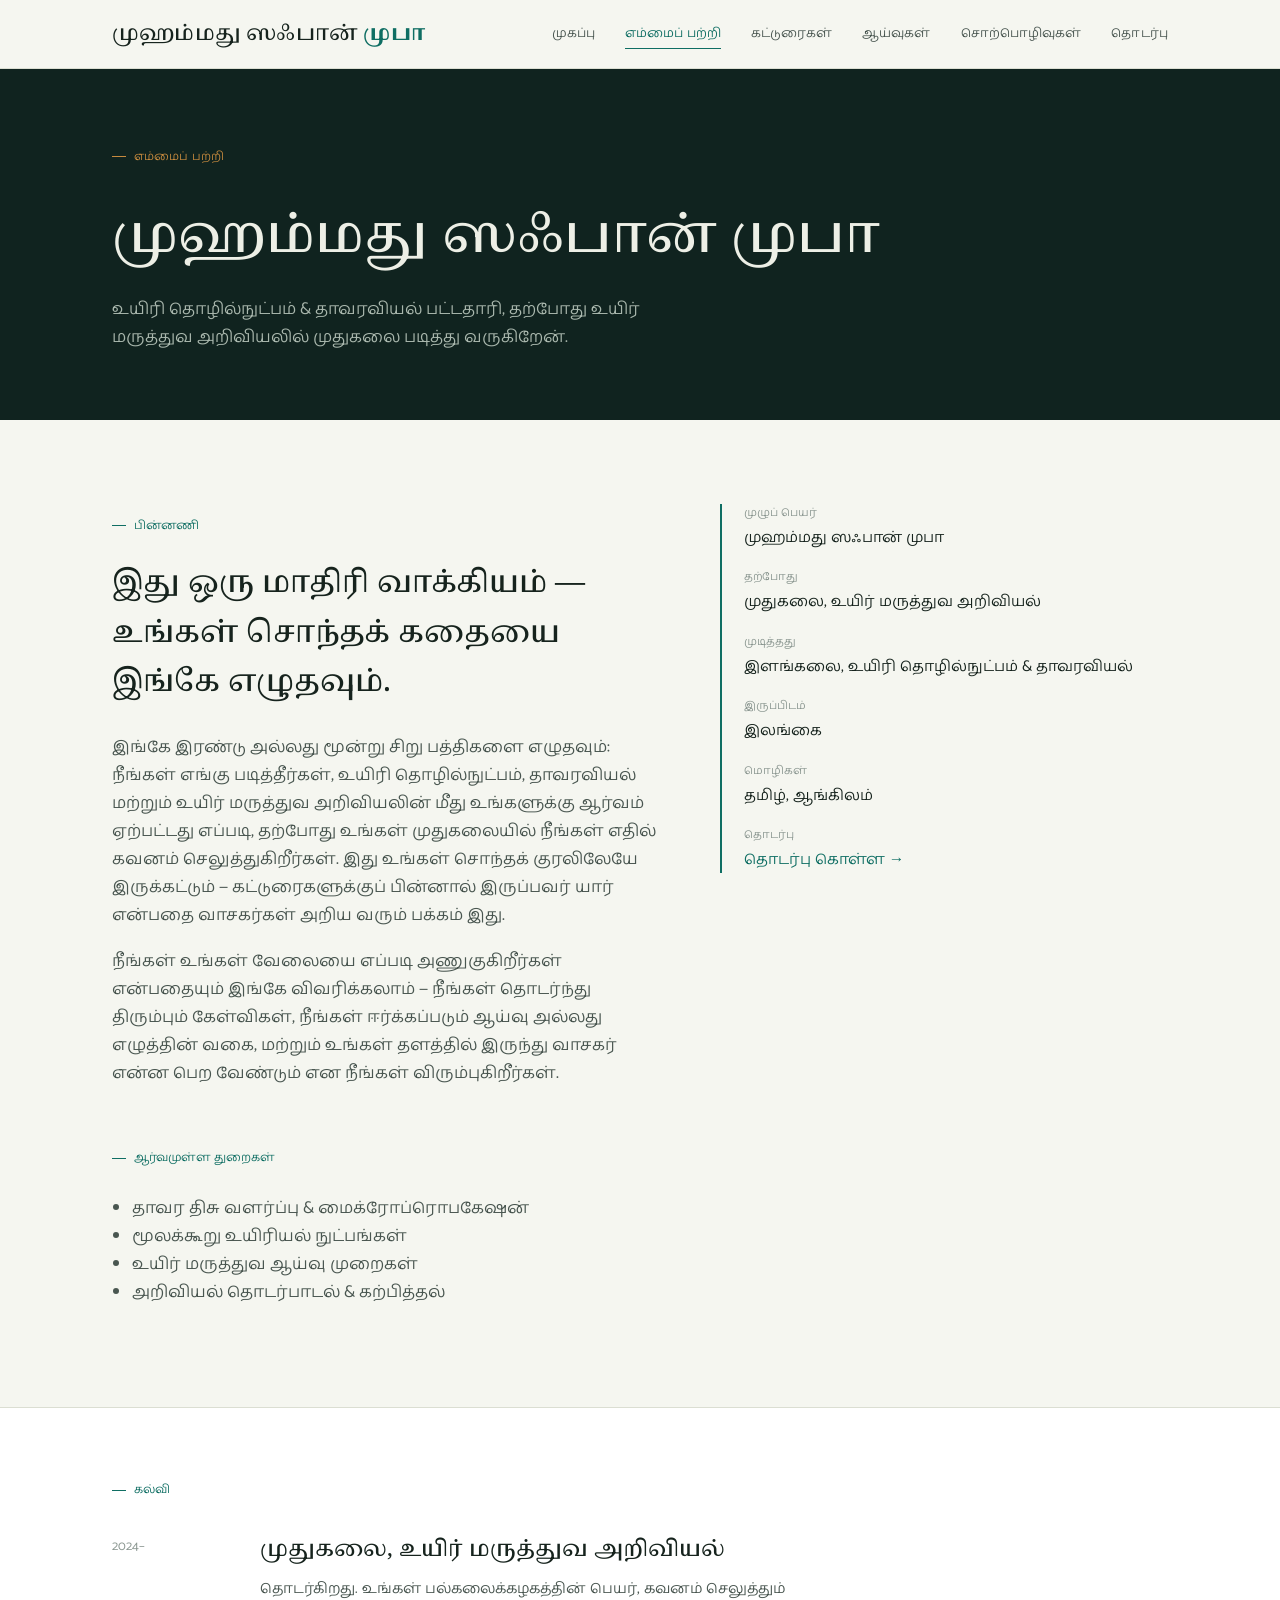
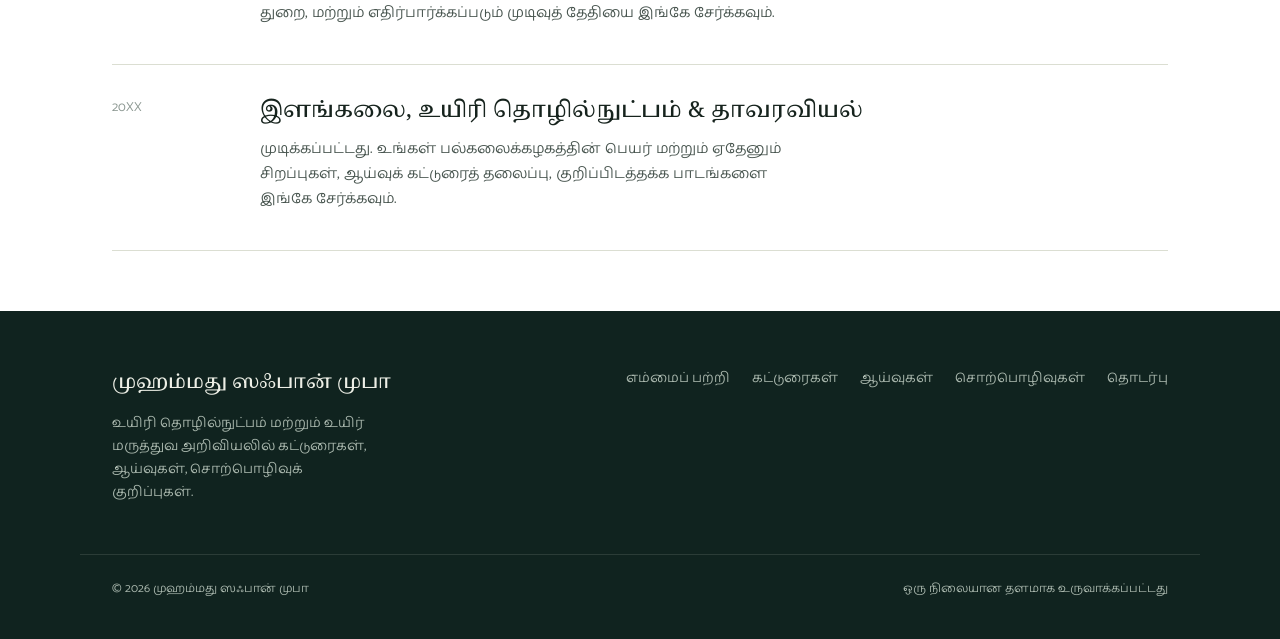
==== about.html @ c94a38a2 "Add files via upload" ====
<!DOCTYPE html>
<html lang="ta">
<head>
<meta charset="UTF-8">
<meta name="viewport" content="width=device-width, initial-scale=1.0">
<title>எம்மைப் பற்றி — முஹம்மது ஸஃபான் முபா</title>
<meta name="description" content="முஹம்மது ஸஃபான் முபா பற்றி — பின்னணி, கல்வி மற்றும் ஆர்வமுள்ள துறைகள்.">
<link rel="preconnect" href="https://fonts.googleapis.com">
<link rel="preconnect" href="https://fonts.gstatic.com" crossorigin>
<link href="https://fonts.googleapis.com/css2?family=Noto+Serif+Tamil:wght@400;500;600;700&family=Catamaran:wght@400;500;600;700&display=swap" rel="stylesheet">
<link rel="stylesheet" href="css/style.css">
</head>
<body>

<nav class="site-nav">
  <div class="wrap">
    <a href="index.html" class="brand">முஹம்மது ஸஃபான் <strong>முபா</strong></a>
    <button class="nav-toggle" id="navToggle" aria-expanded="false" aria-controls="navLinks">மெனு</button>
    <ul class="nav-links" id="navLinks">
      <li><a href="index.html">முகப்பு</a></li>
      <li><a href="about.html" aria-current="page">எம்மைப் பற்றி</a></li>
      <li><a href="writings.html">கட்டுரைகள்</a></li>
      <li><a href="research.html">ஆய்வுகள்</a></li>
      <li><a href="lectures.html">சொற்பொழிவுகள்</a></li>
      <li><a href="contact.html">தொடர்பு</a></li>
    </ul>
  </div>
</nav>

<header class="page-header">
  <div class="wrap">
    <p class="label on-dark">எம்மைப் பற்றி</p>
    <h1>முஹம்மது ஸஃபான் முபா</h1>
    <p>உயிரி தொழில்நுட்பம் &amp; தாவரவியல் பட்டதாரி, தற்போது உயிர் மருத்துவ அறிவியலில் முதுகலை படித்து வருகிறேன்.</p>
  </div>
</header>

<main>
  <section class="block">
    <div class="wrap bio-grid">
      <div>
        <p class="label">பின்னணி</p>
        <h2 style="font-family:var(--font-display); font-weight:500; font-size:clamp(24px,3vw,30px); margin-top:12px;">
          இது ஒரு மாதிரி வாக்கியம் — உங்கள் சொந்தக் கதையை இங்கே எழுதவும்.
        </h2>
        <p style="margin-top:18px; color:var(--ink-soft);">
          இங்கே இரண்டு அல்லது மூன்று சிறு பத்திகளை எழுதவும்: நீங்கள் எங்கு படித்தீர்கள், உயிரி தொழில்நுட்பம்,
          தாவரவியல் மற்றும் உயிர் மருத்துவ அறிவியலின் மீது உங்களுக்கு ஆர்வம் ஏற்பட்டது எப்படி, தற்போது உங்கள்
          முதுகலையில் நீங்கள் எதில் கவனம் செலுத்துகிறீர்கள். இது உங்கள் சொந்தக் குரலிலேயே இருக்கட்டும் — கட்டுரைகளுக்குப்
          பின்னால் இருப்பவர் யார் என்பதை வாசகர்கள் அறிய வரும் பக்கம் இது.
        </p>
        <p style="margin-top:18px; color:var(--ink-soft);">
          நீங்கள் உங்கள் வேலையை எப்படி அணுகுகிறீர்கள் என்பதையும் இங்கே விவரிக்கலாம் — நீங்கள் தொடர்ந்து திரும்பும்
          கேள்விகள், நீங்கள் ஈர்க்கப்படும் ஆய்வு அல்லது எழுத்தின் வகை, மற்றும் உங்கள் தளத்தில் இருந்து வாசகர்
          என்ன பெற வேண்டும் என நீங்கள் விரும்புகிறீர்கள்.
        </p>

        <p class="label" style="margin-top:44px;">ஆர்வமுள்ள துறைகள்</p>
        <ul style="margin-top:14px; padding-left:20px; color:var(--ink-soft);">
          <li>தாவர திசு வளர்ப்பு &amp; மைக்ரோப்ரொபகேஷன்</li>
          <li>மூலக்கூறு உயிரியல் நுட்பங்கள்</li>
          <li>உயிர் மருத்துவ ஆய்வு முறைகள்</li>
          <li>அறிவியல் தொடர்பாடல் &amp; கற்பித்தல்</li>
        </ul>
      </div>

      <div class="fact-sheet">
        <div class="fact"><span class="k">முழுப் பெயர்</span><span class="v">முஹம்மது ஸஃபான் முபா</span></div>
        <div class="fact"><span class="k">தற்போது</span><span class="v">முதுகலை, உயிர் மருத்துவ அறிவியல்</span></div>
        <div class="fact"><span class="k">முடித்தது</span><span class="v">இளங்கலை, உயிரி தொழில்நுட்பம் &amp; தாவரவியல்</span></div>
        <div class="fact"><span class="k">இருப்பிடம்</span><span class="v">இலங்கை</span></div>
        <div class="fact"><span class="k">மொழிகள்</span><span class="v">தமிழ், ஆங்கிலம்</span></div>
        <div class="fact"><span class="k">தொடர்பு</span><span class="v"><a href="contact.html" style="color:var(--accent); text-decoration:none;">தொடர்பு கொள்ள →</a></span></div>
      </div>
    </div>
  </section>

  <section class="block tight" style="background:var(--bg-card); border-top:1px solid var(--paper-line);">
    <div class="wrap">
      <p class="label">கல்வி</p>
      <div class="entry-list" style="margin-top:20px;">
        <div class="entry">
          <span class="idx">2024–</span>
          <div>
            <h3>முதுகலை, உயிர் மருத்துவ அறிவியல்</h3>
            <p>தொடர்கிறது. உங்கள் பல்கலைக்கழகத்தின் பெயர், கவனம் செலுத்தும் துறை, மற்றும் எதிர்பார்க்கப்படும் முடிவுத் தேதியை இங்கே சேர்க்கவும்.</p>
          </div>
        </div>
        <div class="entry">
          <span class="idx">20XX</span>
          <div>
            <h3>இளங்கலை, உயிரி தொழில்நுட்பம் &amp; தாவரவியல்</h3>
            <p>முடிக்கப்பட்டது. உங்கள் பல்கலைக்கழகத்தின் பெயர் மற்றும் ஏதேனும் சிறப்புகள், ஆய்வுக் கட்டுரைத் தலைப்பு, குறிப்பிடத்தக்க பாடங்களை இங்கே சேர்க்கவும்.</p>
          </div>
        </div>
      </div>
    </div>
  </section>
</main>

<footer class="site-footer">
  <div class="wrap">
    <div>
      <div class="f-brand">முஹம்மது ஸஃபான் முபா</div>
      <p style="max-width:34ch; color:var(--on-dark-soft); font-size:14px;">உயிரி தொழில்நுட்பம் மற்றும் உயிர் மருத்துவ அறிவியலில் கட்டுரைகள், ஆய்வுகள், சொற்பொழிவுக் குறிப்புகள்.</p>
    </div>
    <ul class="f-links">
      <li><a href="about.html">எம்மைப் பற்றி</a></li>
      <li><a href="writings.html">கட்டுரைகள்</a></li>
      <li><a href="research.html">ஆய்வுகள்</a></li>
      <li><a href="lectures.html">சொற்பொழிவுகள்</a></li>
      <li><a href="contact.html">தொடர்பு</a></li>
    </ul>
  </div>
  <div class="wrap f-bottom">
    <span>© <span id="year"></span> முஹம்மது ஸஃபான் முபா</span>
    <span>ஒரு நிலையான தளமாக உருவாக்கப்பட்டது</span>
  </div>
</footer>

<script src="js/main.js"></script>
</body>
</html>
---- css/style.css ----
/* ============================================================
   Mohammed Sahfan Muba — Personal Academic Site
   Design tokens
   ============================================================ */

:root{
  /* Color */
  --bg:            #F5F6F0;   /* pale herbarium paper */
  --bg-card:       #FFFFFF;
  --bg-dark:       #10231F;   /* deep botanical ink — hero / footer */
  --bg-dark-soft:  #16302A;
  --ink:           #16231D;   /* primary text */
  --ink-soft:      #495650;   /* secondary text */
  --ink-faint:     #8A9690;   /* tertiary / meta text on light */
  --paper-line:    #DBDED2;   /* hairline rules on light */
  --accent:        #0F6E63;   /* specimen teal */
  --accent-deep:   #0A4C44;
  --amber:         #C68A3E;   /* stain-amber, used sparingly */
  --on-dark:       #EDEFE6;
  --on-dark-soft:  #A9B7AD;

  /* Type — Tamil-first stack */
  --font-display: "Noto Serif Tamil", "Iowan Old Style", Georgia, serif;
  --font-body:    "Catamaran", "Noto Sans Tamil", "Segoe UI", sans-serif;
  --font-mono:    "Catamaran", "Noto Sans Tamil", sans-serif;

  --radius: 3px;
}

*{ box-sizing: border-box; }
html{ scroll-behavior: smooth; }

body{
  margin:0;
  background: var(--bg);
  color: var(--ink);
  font-family: var(--font-body);
  font-size: 17px;
  line-height: 1.65;
  -webkit-font-smoothing: antialiased;
}

@media (prefers-reduced-motion: reduce){
  html{ scroll-behavior:auto; }
  *{ animation-duration: 0.001ms !important; transition-duration: 0.001ms !important; }
}

img{ max-width:100%; display:block; }
a{ color: inherit; }

.wrap{
  max-width: 1120px;
  margin: 0 auto;
  padding: 0 32px;
}

/* ---------- Specimen label — signature element ---------- */
.label{
  font-family: var(--font-mono);
  font-size: 12px;
  letter-spacing: 0.01em;
  text-transform: uppercase;
  color: var(--accent);
  display: inline-flex;
  align-items: center;
  gap: 8px;
}
.label::before{
  content: "";
  width: 14px;
  height: 1px;
  background: var(--accent);
  display: inline-block;
}
.label.on-dark{ color: var(--amber); }
.label.on-dark::before{ background: var(--amber); }
.label.muted{ color: var(--ink-faint); }
.label.muted::before{ background: var(--ink-faint); }

/* ---------- Nav ---------- */
.site-nav{
  position: sticky;
  top: 0;
  z-index: 40;
  background: rgba(245,246,240,0.92);
  backdrop-filter: blur(6px);
  border-bottom: 1px solid var(--paper-line);
}
.site-nav .wrap{
  display:flex;
  align-items:center;
  justify-content:space-between;
  height: 68px;
}
.brand{
  font-family: var(--font-display);
  font-size: 21px;
  font-weight: 500;
  text-decoration:none;
  color: var(--ink);
  letter-spacing: 0.01em;
}
.brand strong{ font-weight: 700; color: var(--accent); }
.nav-links{
  display:flex;
  gap: 30px;
  list-style:none;
  margin:0; padding:0;
  font-family: var(--font-mono);
  font-size: 13px;
  letter-spacing: 0.01em;
  text-transform: uppercase;
}
.nav-links a{
  text-decoration:none;
  color: var(--ink-soft);
  padding-bottom: 4px;
  border-bottom: 1px solid transparent;
  transition: color .15s ease, border-color .15s ease;
}
.nav-links a:hover,
.nav-links a[aria-current="page"]{
  color: var(--accent);
  border-color: var(--accent);
}
.nav-toggle{ display:none; }

@media (max-width: 760px){
  .nav-links{
    position:absolute;
    top:68px; left:0; right:0;
    background: var(--bg);
    border-bottom: 1px solid var(--paper-line);
    flex-direction:column;
    gap: 0;
    padding: 8px 32px 20px;
    display:none;
  }
  .nav-links.open{ display:flex; }
  .nav-links a{ padding: 12px 0; border-bottom: 1px solid var(--paper-line); width:100%; }
  .nav-toggle{
    display:inline-flex;
    background:none; border:none; cursor:pointer;
    font-family: var(--font-mono); font-size: 13px; letter-spacing: 0.01em;
    text-transform:uppercase; color:var(--ink); align-items:center; gap:8px;
  }
}

/* ---------- Hero ---------- */
.hero{
  background: var(--bg-dark);
  color: var(--on-dark);
  padding: 96px 0 88px;
  position: relative;
  overflow: hidden;
}
.hero .wrap{ position:relative; z-index:2; }
.hero .label{ margin-bottom: 26px; }
.hero h1{
  font-family: var(--font-display);
  font-weight: 500;
  font-size: clamp(40px, 6vw, 72px);
  line-height: 1.05;
  margin: 0 0 22px;
  max-width: 14ch;
}
.hero h1 em{
  font-style: normal;
  color: var(--amber);
  font-weight: 500;
}
.hero p.lede{
  font-size: 19px;
  color: var(--on-dark-soft);
  max-width: 52ch;
  margin: 0 0 36px;
}
.hero-actions{ display:flex; gap: 16px; flex-wrap:wrap; }

.btn{
  font-family: var(--font-mono);
  font-size: 13px;
  letter-spacing: 0.01em;
  text-transform: uppercase;
  text-decoration:none;
  padding: 14px 24px;
  border-radius: var(--radius);
  display:inline-flex;
  align-items:center;
  gap:10px;
  transition: transform .15s ease, background .15s ease, border-color .15s ease;
}
.btn-primary{
  background: var(--amber);
  color: #1B140A;
}
.btn-primary:hover{ transform: translateY(-1px); }
.btn-ghost{
  border: 1px solid rgba(237,239,230,0.35);
  color: var(--on-dark);
}
.btn-ghost:hover{ border-color: var(--amber); color: var(--amber); }

/* botanical line-art accent */
.hero-veins{
  position:absolute;
  right: -60px; top: 50%; transform: translateY(-50%);
  width: 480px; height: 480px;
  opacity: 0.16;
  z-index:1;
  pointer-events:none;
}
@media (max-width: 900px){ .hero-veins{ display:none; } }

.credentials{
  display:flex;
  flex-wrap:wrap;
  gap: 10px 28px;
  margin-top: 44px;
  padding-top: 32px;
  border-top: 1px solid rgba(237,239,230,0.16);
  font-family: var(--font-mono);
  font-size: 13px;
  color: var(--on-dark-soft);
}
.credentials li{ list-style:none; }
.credentials strong{ color: var(--on-dark); font-weight: 500; }

/* ---------- Section scaffolding ---------- */
section.block{ padding: 84px 0; }
section.block.tight{ padding: 60px 0; }
.block-head{
  display:flex;
  justify-content:space-between;
  align-items:flex-end;
  gap: 20px;
  margin-bottom: 44px;
  border-bottom: 1px solid var(--paper-line);
  padding-bottom: 20px;
}
.block-head h2{
  font-family: var(--font-display);
  font-size: clamp(28px, 3.4vw, 38px);
  font-weight: 500;
  margin: 10px 0 0;
}
.block-head .see-all{
  font-family: var(--font-mono);
  font-size: 13px;
  text-transform: uppercase;
  letter-spacing: 0.01em;
  text-decoration: none;
  color: var(--accent);
  white-space: nowrap;
}
.block-head .see-all:hover{ text-decoration: underline; }

/* ---------- Cards ---------- */
.card-grid{
  display:grid;
  grid-template-columns: repeat(3, 1fr);
  gap: 28px;
}
@media (max-width: 900px){ .card-grid{ grid-template-columns: 1fr 1fr; } }
@media (max-width: 640px){ .card-grid{ grid-template-columns: 1fr; } }

.card{
  background: var(--bg-card);
  border: 1px solid var(--paper-line);
  border-radius: var(--radius);
  padding: 26px 24px 24px;
  display:flex;
  flex-direction:column;
  gap: 14px;
  text-decoration:none;
  color: var(--ink);
  transition: border-color .15s ease, transform .15s ease;
}
.card:hover{ border-color: var(--accent); transform: translateY(-2px); }
.card h3{
  font-family: var(--font-display);
  font-size: 21px;
  font-weight: 500;
  margin: 0;
  line-height: 1.3;
}
.card p{ margin:0; color: var(--ink-soft); font-size: 15px; }
.card .meta{
  font-family: var(--font-mono);
  font-size: 11.5px;
  letter-spacing: 0.01em;
  text-transform: uppercase;
  color: var(--ink-faint);
  display:flex; gap: 12px; flex-wrap:wrap;
  margin-top: auto;
  padding-top: 14px;
  border-top: 1px dashed var(--paper-line);
}

/* ---------- Lists (research / lectures) ---------- */
.entry-list{ display:flex; flex-direction:column; }
.entry{
  display:grid;
  grid-template-columns: 120px 1fr;
  gap: 28px;
  padding: 28px 0;
  border-bottom: 1px solid var(--paper-line);
  text-decoration:none;
  color: var(--ink);
}
.entry:first-child{ padding-top:0; }
.entry .idx{
  font-family: var(--font-mono);
  font-size: 13px;
  color: var(--ink-faint);
  padding-top: 4px;
}
.entry h3{
  font-family: var(--font-display);
  font-size: 22px;
  font-weight: 500;
  margin: 0 0 8px;
}
.entry p{ margin:0 0 10px; color: var(--ink-soft); font-size: 15px; max-width: 62ch; }
.entry .tags{ display:flex; gap:8px; flex-wrap:wrap; }
.tag{
  font-family: var(--font-mono);
  font-size: 11px;
  text-transform:uppercase;
  letter-spacing: 0.01em;
  color: var(--accent-deep);
  background: rgba(15,110,99,0.08);
  padding: 4px 9px;
  border-radius: 2px;
}
@media (max-width: 640px){
  .entry{ grid-template-columns: 1fr; gap: 6px; }
}

/* ---------- About / bio strip ---------- */
.bio-grid{
  display:grid;
  grid-template-columns: 1.1fr 0.9fr;
  gap: 60px;
  align-items:start;
}
@media (max-width: 800px){ .bio-grid{ grid-template-columns: 1fr; gap: 36px; } }
.bio-grid h2{
  font-family: var(--font-display);
  font-size: clamp(26px, 3vw, 34px);
  font-weight: 500;
  margin-top: 12px;
}
.fact-sheet{
  border-left: 2px solid var(--accent);
  padding-left: 22px;
  display:flex;
  flex-direction:column;
  gap: 18px;
}
.fact{ display:flex; flex-direction:column; gap:2px; }
.fact .k{
  font-family: var(--font-mono);
  font-size: 11.5px;
  text-transform:uppercase;
  letter-spacing: 0.01em;
  color: var(--ink-faint);
}
.fact .v{ font-size: 15.5px; color: var(--ink); }

/* ---------- Pull quote ---------- */
.pull{
  font-family: var(--font-display);
  font-style: normal;
  font-weight: 500;
  font-size: clamp(22px, 2.6vw, 30px);
  line-height: 1.5;
  color: var(--ink);
  max-width: 46ch;
  margin: 0;
  padding: 4px 0 4px 26px;
  border-left: 2px solid var(--amber);
}

/* ---------- CTA band ---------- */
.cta-band{
  background: var(--accent-deep);
  color: var(--on-dark);
  padding: 64px 0;
}
.cta-band .wrap{
  display:flex;
  justify-content:space-between;
  align-items:center;
  gap: 24px;
  flex-wrap:wrap;
}
.cta-band h2{
  font-family: var(--font-display);
  font-weight: 500;
  font-size: clamp(24px, 3vw, 32px);
  margin:0;
  max-width: 30ch;
}
.cta-band p{ margin: 8px 0 0; color: var(--on-dark-soft); }

/* ---------- Footer ---------- */
footer.site-footer{
  background: var(--bg-dark);
  color: var(--on-dark-soft);
  padding: 56px 0 40px;
  font-size: 14px;
}
footer .wrap{
  display:flex;
  justify-content:space-between;
  gap: 30px;
  flex-wrap:wrap;
}
footer .f-brand{
  font-family: var(--font-display);
  font-weight: 500;
  font-size: 19px;
  color: var(--on-dark);
  margin-bottom: 10px;
}
footer .f-links{ display:flex; gap: 22px; list-style:none; padding:0; margin:0; flex-wrap:wrap; }
footer .f-links a{ text-decoration:none; color: var(--on-dark-soft); }
footer .f-links a:hover{ color: var(--amber); }
footer .f-bottom{
  margin-top: 36px;
  padding-top: 24px;
  border-top: 1px solid rgba(237,239,230,0.12);
  font-family: var(--font-mono);
  font-size: 12px;
  display:flex;
  justify-content:space-between;
  flex-wrap:wrap;
  gap: 10px;
}

/* ---------- Page header (inner pages) ---------- */
.page-header{
  background: var(--bg-dark);
  color: var(--on-dark);
  padding: 64px 0 52px;
}
.page-header h1{
  font-family: var(--font-display);
  font-weight: 500;
  font-size: clamp(34px, 5vw, 52px);
  margin: 16px 0 0;
}
.page-header p{ color: var(--on-dark-soft); max-width: 60ch; margin-top: 14px; }

/* ---------- Filter row (writings index) ---------- */
.filter-row{
  display:flex;
  gap: 10px;
  flex-wrap:wrap;
  margin-bottom: 40px;
}
.filter-row a{
  font-family: var(--font-mono);
  font-size: 12px;
  text-transform: uppercase;
  letter-spacing: 0.01em;
  text-decoration:none;
  color: var(--ink-soft);
  border: 1px solid var(--paper-line);
  padding: 8px 14px;
  border-radius: 999px;
}
.filter-row a.active,
.filter-row a:hover{ border-color: var(--accent); color: var(--accent); }

/* ---------- Article page ---------- */
.article{ padding: 64px 0 100px; }
.article .wrap{ max-width: 760px; }
.article .label{ margin-bottom: 18px; }
.article h1{
  font-family: var(--font-display);
  font-size: clamp(32px, 5vw, 46px);
  font-weight: 500;
  line-height: 1.15;
  margin: 0 0 18px;
}
.article .article-meta{
  font-family: var(--font-mono);
  font-size: 13px;
  color: var(--ink-faint);
  display:flex; gap:18px; flex-wrap:wrap;
  padding-bottom: 30px;
  margin-bottom: 40px;
  border-bottom: 1px solid var(--paper-line);
}
.article .lede{ font-size: 19px; color: var(--ink-soft); margin-bottom: 30px; }
.article h2{ font-family: var(--font-display); font-size: 26px; font-weight:500; margin-top: 46px; }
.article h3{ font-family: var(--font-display); font-size: 21px; font-weight:500; margin-top: 34px; }
.article p{ margin: 0 0 20px; }
.article blockquote{
  margin: 34px 0;
  padding-left: 24px;
  border-left: 2px solid var(--amber);
  font-family: var(--font-display);
  font-weight: 500;
  font-size: 20px;
  color: var(--ink-soft);
}
.article ul, .article ol{ padding-left: 22px; margin-bottom: 20px; }
.article li{ margin-bottom: 8px; }
.article .back-link{
  display:inline-flex; align-items:center; gap:8px;
  font-family: var(--font-mono); font-size: 13px; text-transform:uppercase;
  letter-spacing: 0.01em; text-decoration:none; color: var(--accent);
  margin-bottom: 30px;
}

/* ---------- Contact ---------- */
.contact-grid{
  display:grid;
  grid-template-columns: 1fr 1fr;
  gap: 60px;
}
@media (max-width: 800px){ .contact-grid{ grid-template-columns: 1fr; gap:36px; } }
.contact-list{ list-style:none; padding:0; margin:0; display:flex; flex-direction:column; gap:22px; }
.contact-list a{ text-decoration:none; }
.contact-list .k{
  font-family: var(--font-mono); font-size: 11.5px; text-transform:uppercase;
  letter-spacing: 0.01em; color: var(--ink-faint); display:block; margin-bottom:4px;
}
.contact-list .v{ font-size: 18px; font-family: var(--font-display); }
.contact-list .v:hover{ color: var(--accent); }

form.contact-form{ display:flex; flex-direction:column; gap: 18px; }
form.contact-form label{
  font-family: var(--font-mono); font-size: 11.5px; text-transform:uppercase;
  letter-spacing: 0.01em; color: var(--ink-faint); margin-bottom:6px; display:block;
}
form.contact-form input,
form.contact-form textarea{
  width:100%;
  font-family: var(--font-body);
  font-size: 15px;
  padding: 12px 14px;
  border: 1px solid var(--paper-line);
  border-radius: var(--radius);
  background: var(--bg-card);
  color: var(--ink);
}
form.contact-form input:focus,
form.contact-form textarea:focus{
  outline: 2px solid var(--accent);
  outline-offset: 1px;
}
form.contact-form button{
  align-self:flex-start;
  border:none;
  cursor:pointer;
  font-family: var(--font-mono);
  font-size: 13px;
  letter-spacing: 0.01em;
  text-transform:uppercase;
  background: var(--accent);
  color: #fff;
  padding: 14px 26px;
  border-radius: var(--radius);
}
form.contact-form button:hover{ background: var(--accent-deep); }

/* Focus visibility for all interactive elements */
a:focus-visible, button:focus-visible{
  outline: 2px solid var(--accent);
  outline-offset: 2px;
}
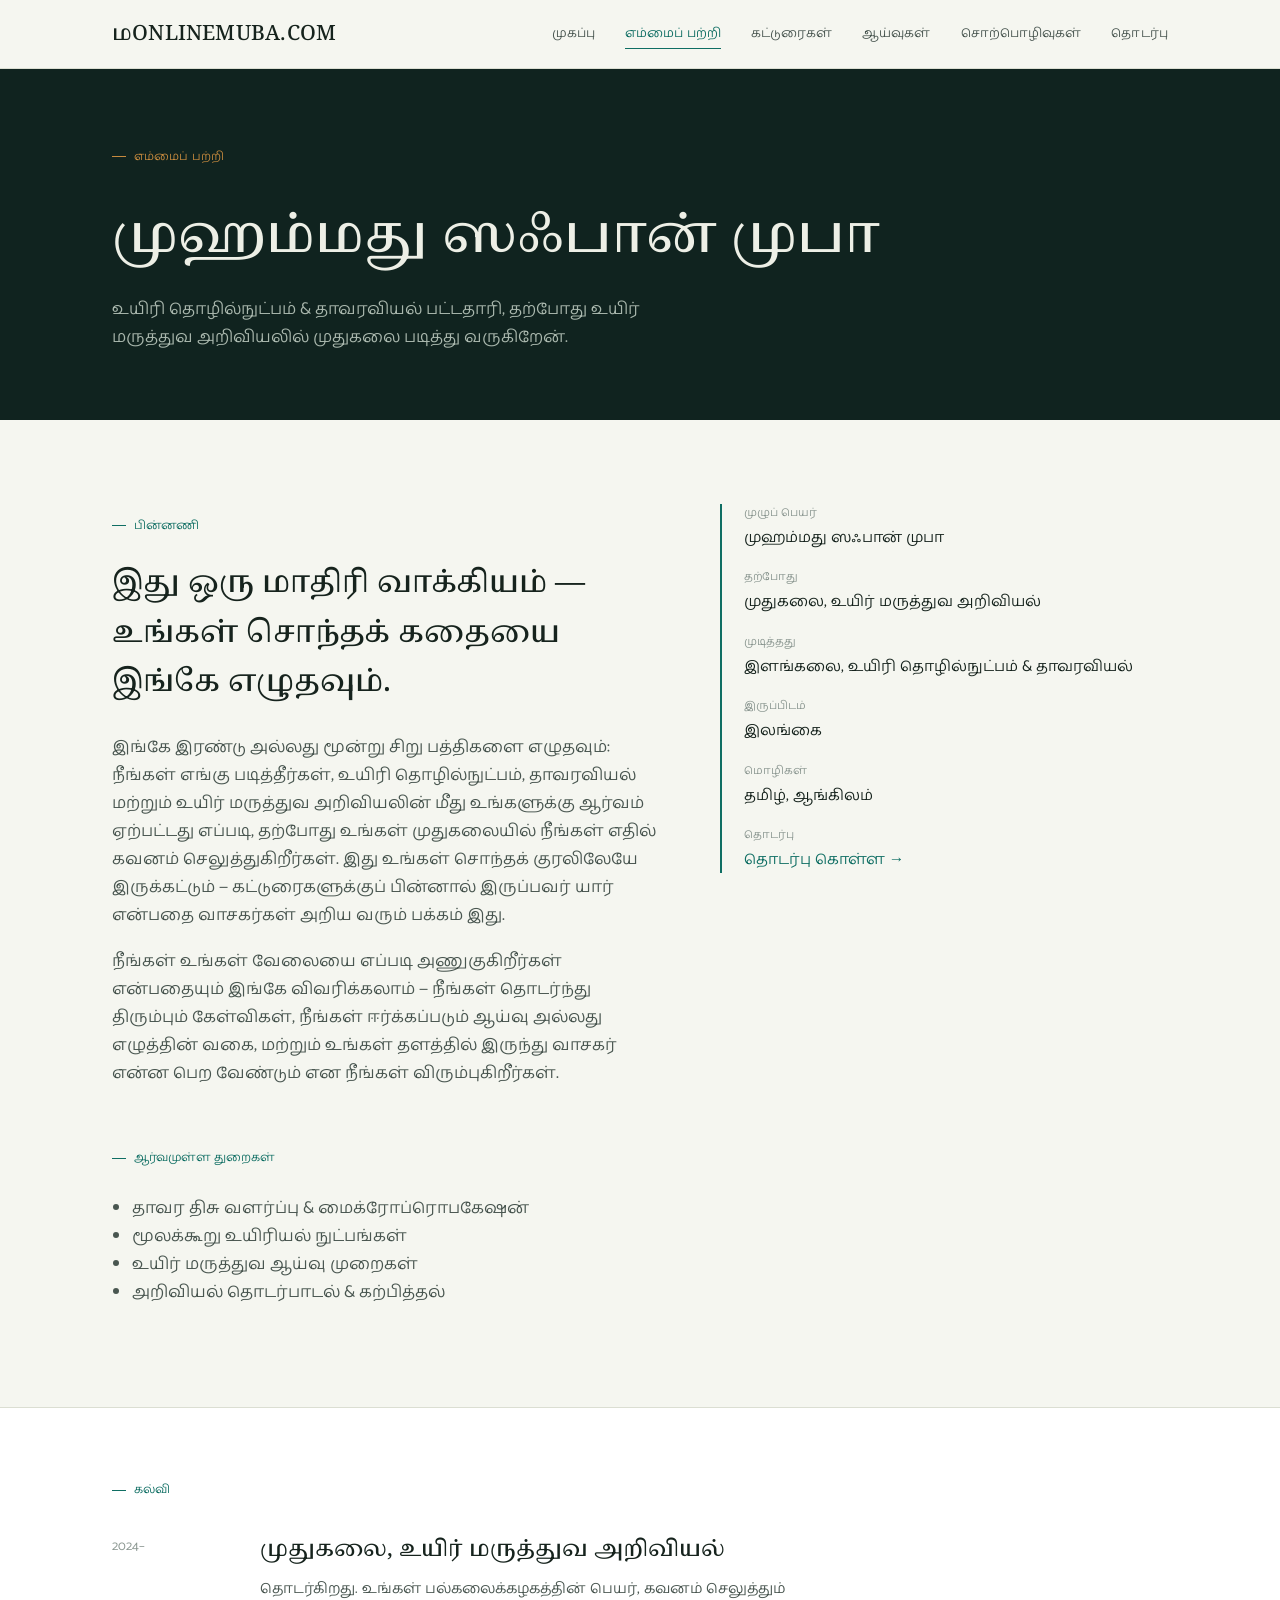
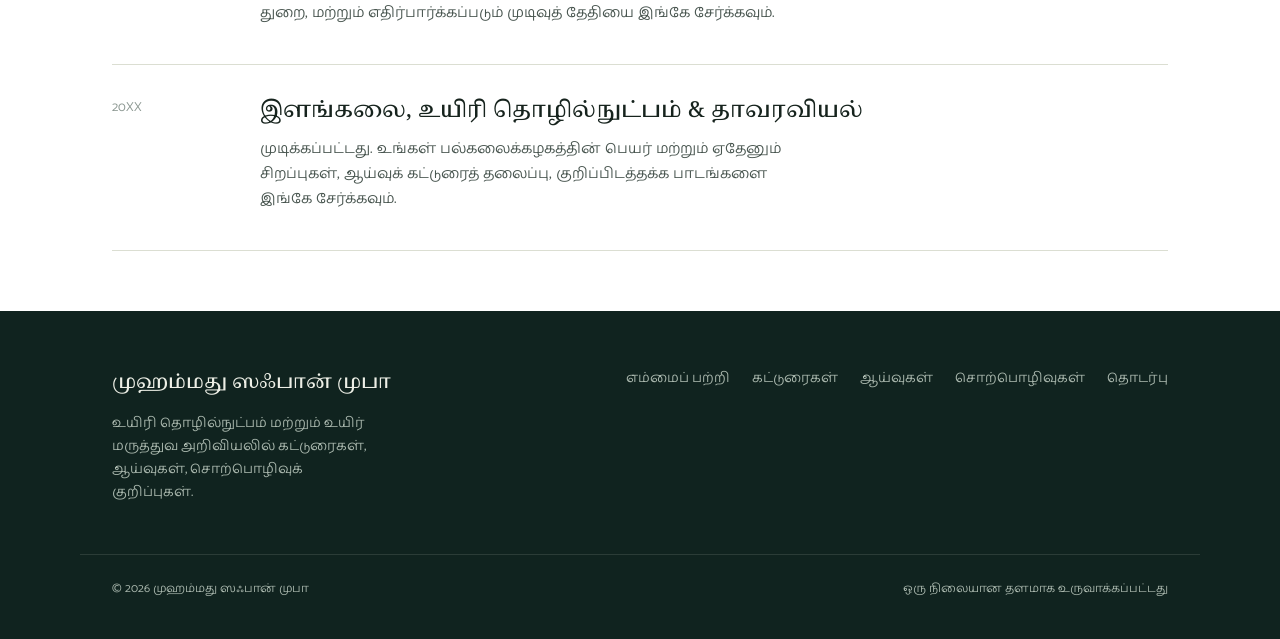
==== commit daaca47f: "Update about.html" ====
--- a/about.html
+++ b/about.html
@@ -14,7 +14,7 @@
 
 <nav class="site-nav">
   <div class="wrap">
-    <a href="index.html" class="brand">முஹம்மது ஸஃபான் <strong>முபா</strong></a>
+    <a href="index.html" class="brand">மONLINEMUBA.COM<strong></strong></a>
     <button class="nav-toggle" id="navToggle" aria-expanded="false" aria-controls="navLinks">மெனு</button>
     <ul class="nav-links" id="navLinks">
       <li><a href="index.html">முகப்பு</a></li>
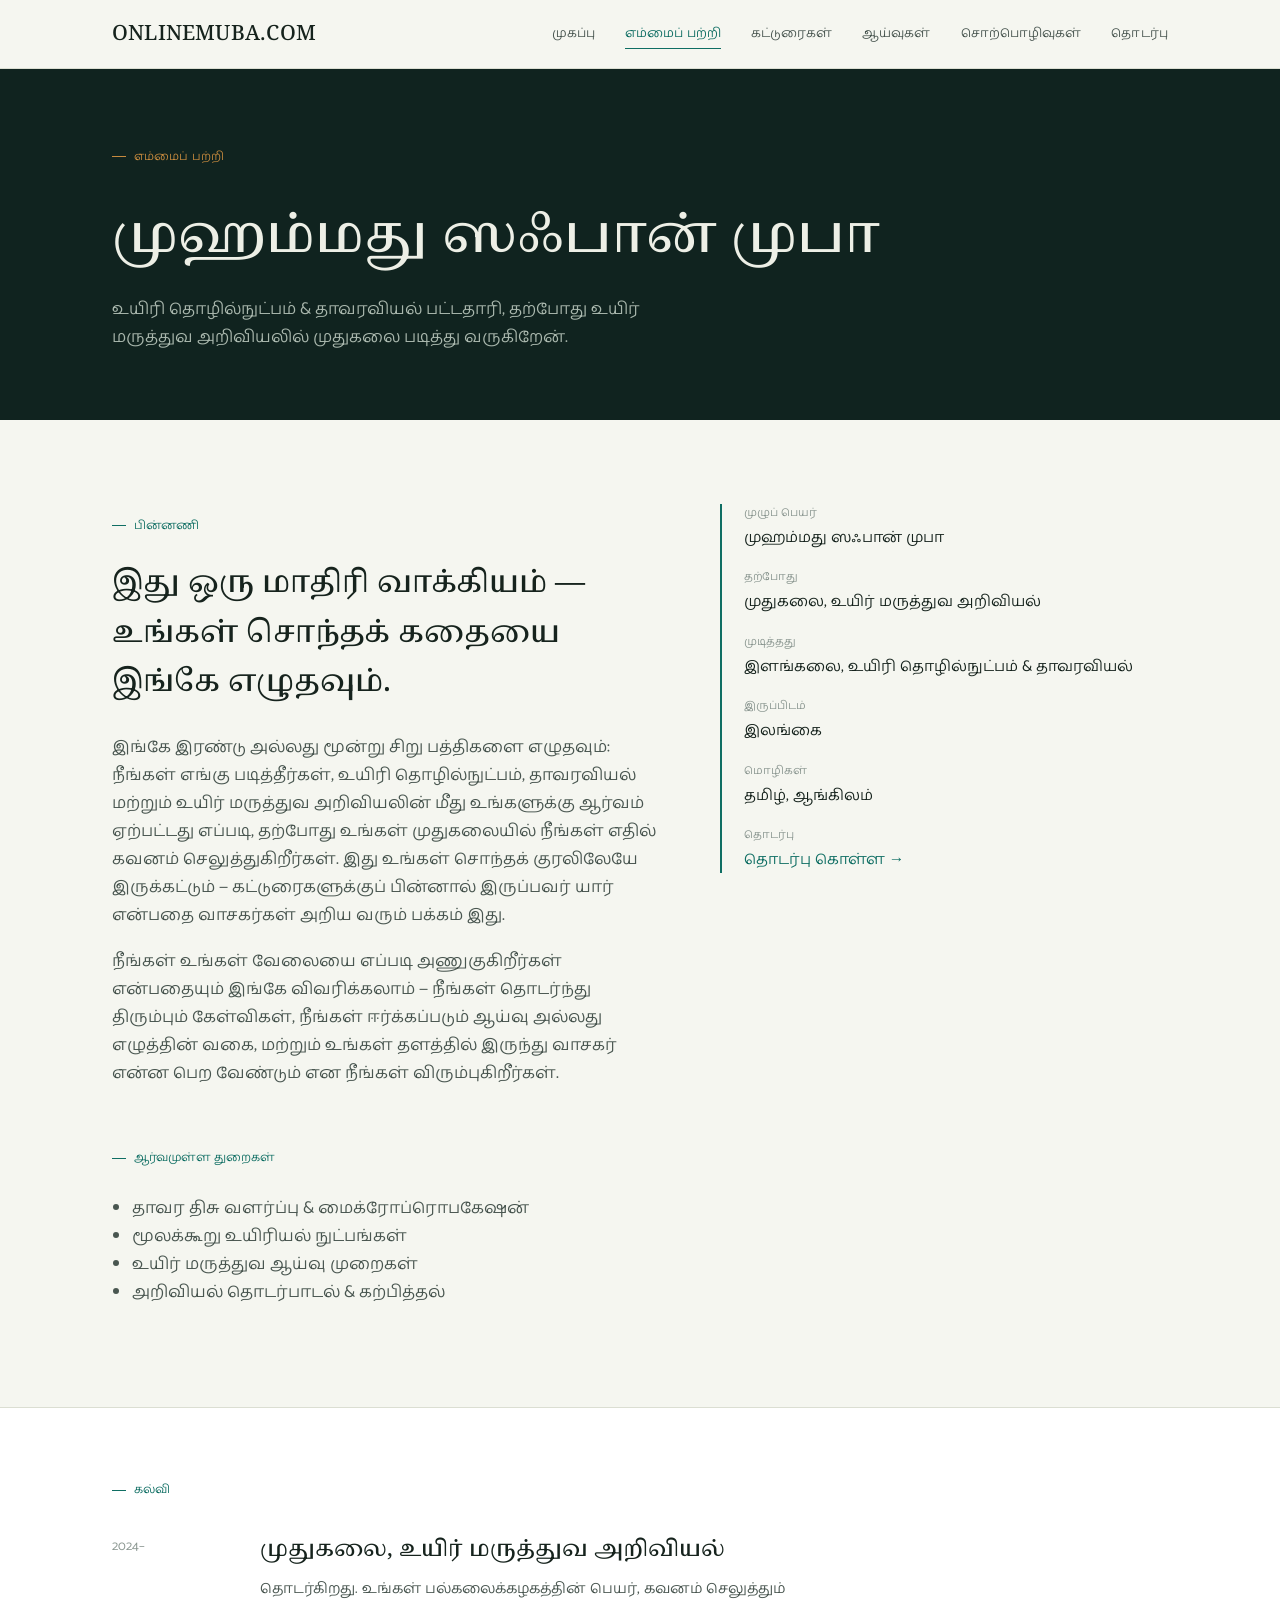
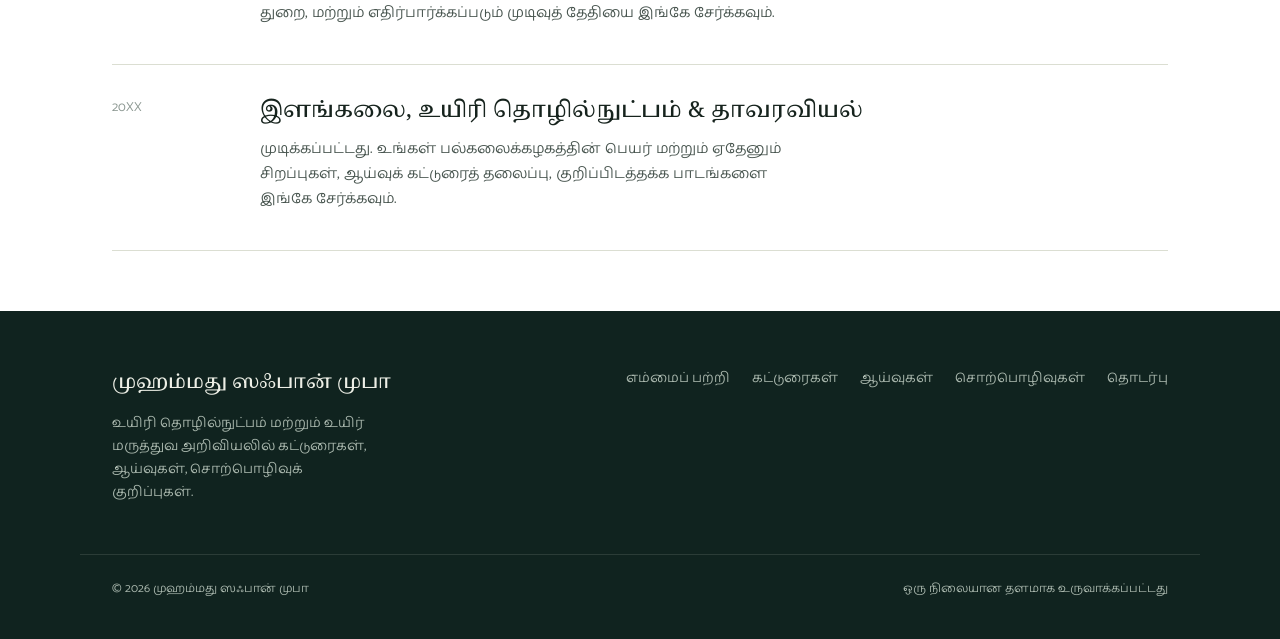
==== commit e5d8895c: "Update about.html" ====
--- a/about.html
+++ b/about.html
@@ -14,7 +14,7 @@
 
 <nav class="site-nav">
   <div class="wrap">
-    <a href="index.html" class="brand">மONLINEMUBA.COM<strong></strong></a>
+    <a href="index.html" class="brand">ONLINEMUBA.COM <strong></strong></a>
     <button class="nav-toggle" id="navToggle" aria-expanded="false" aria-controls="navLinks">மெனு</button>
     <ul class="nav-links" id="navLinks">
       <li><a href="index.html">முகப்பு</a></li>
